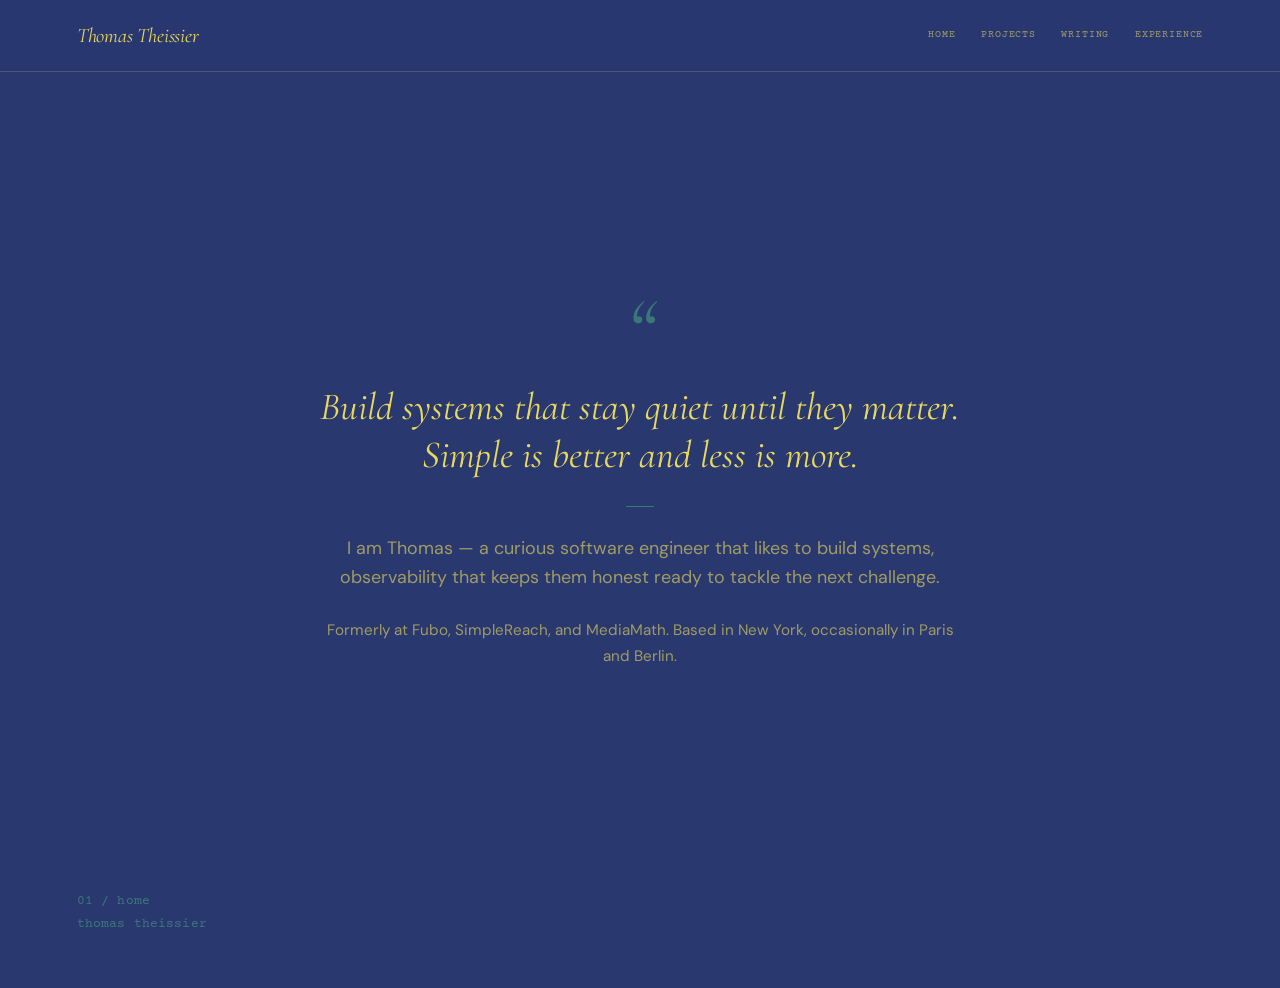
==== index.html @ 01b38d6f "is this a portfolio?" ====
<!DOCTYPE html>
<html lang="en">
  <head>
    <meta charset="utf-8" />
    <meta name="viewport" content="width=device-width, initial-scale=1" />
    <title>Thomas Theissier</title>
    <meta
      name="description"
      content="Thomas Theissier — software engineer. Ads, streaming, infrastructure, observability."
    />
    <link rel="preconnect" href="https://fonts.googleapis.com" />
    <link rel="preconnect" href="https://fonts.gstatic.com" crossorigin />
    <link
      href="https://fonts.googleapis.com/css2?family=Cormorant+Garamond:ital,wght@0,400;0,500;0,600;1,400;1,500&family=Courier+Prime:wght@400;500&family=DM+Sans:opsz,wght@9..40,400;9..40,500&display=swap"
      rel="stylesheet"
    />
    <link rel="stylesheet" href="assets/css/vellum.css" />
  </head>
  <body>
    <header class="site-header">
      <a class="site-brand" href="index.html">Thomas Theissier</a>
      <nav class="site-nav" aria-label="Primary">
        <a href="index.html" data-nav="home">Home</a>
        <a href="projects.html" data-nav="projects">Projects</a>
        <a href="writing/index.html" data-nav="writing">Writing</a>
        <a href="experience.html" data-nav="experience">Experience</a>
      </nav>
    </header>

    <main class="site-main">
      <section class="page-cover" aria-label="Introduction">
        <div class="cover-stack">
          <div class="quote-mark" aria-hidden="true">“</div>
          <p class="quote-text">
            Build systems that stay quiet until they matter.
          </br/>
            Simple is better and less is more.
            <br />
          </p>
          <hr class="rule" />
          <p class="lead">
            I am Thomas — a curious software engineer that likes to build
            systems, observability that keeps them honest ready to tackle the next challenge.
          </p>
          <p class="body muted">
            Formerly at Fubo, SimpleReach, and MediaMath. Based in New York, occasionally in Paris and Berlin.
          </p>
        </div>
      </section>

      <aside class="pin-annotation" aria-hidden="true">
        <span class="pin-note">01 / home</span>
        <span class="pin-note">thomas theissier</span>
      </aside>
    </main>

    <script src="assets/js/main.js"></script>
  </body>
</html>
---- assets/css/vellum.css ----
/* Vellum portfolio — navy field, warm yellow type, dusty teal accent */

:root {
  --c-bg: #2a3870;
  --c-bg-alt: #343f80;
  --c-bg-deep: #1f2858;
  --c-fg: #e8d85c;
  --c-fg-2: rgba(232, 216, 92, 0.62);
  --c-fg-3: rgba(232, 216, 92, 0.32);
  --c-accent: #3a7878;
  --c-emphasis: #f5e168;
  --c-border: rgba(232, 216, 92, 0.2);

  --f-display: "Cormorant Garamond", Georgia, serif;
  --f-heading: "Cormorant Garamond", Georgia, serif;
  --f-body: "DM Sans", system-ui, sans-serif;
  --f-mono: "Courier Prime", "Courier New", monospace;

  --sz-display: clamp(3.5rem, 9vw, 7.5rem);
  --sz-h1: clamp(2.5rem, 6vw, 5rem);
  --sz-h2: clamp(1.75rem, 3.5vw, 3rem);
  --sz-h3: clamp(1.25rem, 2.2vw, 1.85rem);
  --sz-quote: clamp(1.5rem, 3vw, 2.4rem);
  --sz-lead: clamp(1rem, 1.4vw, 1.25rem);
  --sz-body: clamp(0.95rem, 1.05vw, 1.1rem);
  --sz-caption: clamp(0.8rem, 0.9vw, 0.95rem);
  --sz-label: clamp(0.65rem, 0.72vw, 0.78rem);
  --sz-pin: clamp(0.75rem, 1vw, 0.95rem);

  --pad-x: clamp(1.5rem, 6vw, 5rem);
  --pad-y: clamp(1.5rem, 6vh, 4rem);
  --gap-lg: clamp(2rem, 5vh, 3.5rem);
  --gap-md: clamp(1.25rem, 3vh, 2rem);
  --gap-sm: clamp(0.75rem, 1.5vh, 1.25rem);

  --max-prose: 65ch;
  --nav-h: 4.5rem;

  /* Project gallery tile sizes (px) — JS picks randomly in this range */
  --project-size-min: 120;
  --project-size-max: 280;
}

*,
*::before,
*::after {
  box-sizing: border-box;
  margin: 0;
  padding: 0;
}

html {
  scroll-behavior: smooth;
}

body {
  min-height: 100vh;
  background: var(--c-bg);
  color: var(--c-fg);
  font-family: var(--f-body);
  font-size: var(--sz-body);
  line-height: 1.65;
  -webkit-font-smoothing: antialiased;
}

a {
  color: inherit;
  text-decoration-thickness: 1px;
  text-underline-offset: 0.2em;
}

a:hover {
  color: var(--c-emphasis);
}

img {
  display: block;
  max-width: 100%;
  height: auto;
}

/* ── Typography ─────────────────────────────────────────────────── */

.display {
  font-family: var(--f-display);
  font-size: var(--sz-display);
  font-weight: 400;
  font-style: italic;
  line-height: 0.92;
  letter-spacing: -0.01em;
}

.h1 {
  font-family: var(--f-heading);
  font-size: var(--sz-h1);
  font-weight: 400;
  font-style: italic;
  line-height: 0.95;
  letter-spacing: -0.01em;
}

.h2 {
  font-family: var(--f-heading);
  font-size: var(--sz-h2);
  font-weight: 400;
  font-style: italic;
  line-height: 1.05;
}

.h3 {
  font-family: var(--f-heading);
  font-size: var(--sz-h3);
  font-weight: 500;
  font-style: italic;
  line-height: 1.15;
}

.h1 em,
.h2 em,
.display em,
.quote-text em {
  font-style: normal;
  font-weight: 600;
  color: var(--c-emphasis);
}

.lead {
  font-family: var(--f-body);
  font-size: var(--sz-lead);
  font-weight: 400;
  line-height: 1.6;
  color: var(--c-fg-2);
}

.body {
  font-family: var(--f-body);
  font-size: var(--sz-body);
  line-height: 1.65;
}

.caption {
  font-family: var(--f-body);
  font-size: var(--sz-caption);
  color: var(--c-fg-2);
  line-height: 1.5;
}

.label {
  font-family: var(--f-mono);
  font-size: var(--sz-label);
  font-weight: 400;
  letter-spacing: 0.1em;
  color: var(--c-accent);
  text-transform: uppercase;
}

.muted {
  color: var(--c-fg-2);
}

.kicker {
  font-family: var(--f-mono);
  font-size: var(--sz-label);
  letter-spacing: 0.1em;
  color: var(--c-accent);
  text-transform: uppercase;
}

.rule {
  width: 28px;
  height: 1px;
  background: var(--c-accent);
  border: none;
}

.pin-note {
  font-family: var(--f-mono);
  font-size: var(--sz-pin);
  font-weight: 500;
  line-height: 1.5;
  color: var(--c-accent);
  letter-spacing: 0.01em;
}

.quote-mark {
  font-family: var(--f-display);
  font-size: clamp(3.5rem, 7vw, 5.5rem);
  font-weight: 400;
  font-style: italic;
  line-height: 0.6;
  color: var(--c-accent);
}

.quote-text {
  font-family: var(--f-display);
  font-size: var(--sz-quote);
  font-weight: 400;
  font-style: italic;
  line-height: 1.25;
}

/* ── Layout shell ───────────────────────────────────────────────── */

.site-header {
  position: sticky;
  top: 0;
  z-index: 50;
  display: flex;
  align-items: center;
  justify-content: space-between;
  gap: var(--gap-md);
  min-height: var(--nav-h);
  padding: 0 var(--pad-x);
  background: rgba(42, 56, 112, 0.92);
  border-bottom: 1px solid var(--c-border);
  backdrop-filter: blur(8px);
}

.site-brand {
  font-family: var(--f-heading);
  font-size: clamp(1.15rem, 1.6vw, 1.4rem);
  font-style: italic;
  font-weight: 400;
  text-decoration: none;
  letter-spacing: -0.01em;
}

.site-brand:hover {
  color: var(--c-emphasis);
}

.site-nav {
  display: flex;
  flex-wrap: wrap;
  justify-content: flex-end;
  gap: clamp(0.85rem, 2vw, 1.75rem);
}

.site-nav a {
  font-family: var(--f-mono);
  font-size: var(--sz-label);
  letter-spacing: 0.08em;
  text-transform: uppercase;
  text-decoration: none;
  color: var(--c-fg-2);
}

.site-nav a:hover,
.site-nav a.is-active {
  color: var(--c-fg);
}

.site-main {
  position: relative;
  min-height: calc(100vh - var(--nav-h));
  padding: var(--pad-y) var(--pad-x) calc(var(--pad-y) + 5.5rem);
}

.site-main.is-entering {
  animation: enter 0.7s cubic-bezier(0.16, 1, 0.3, 1) both;
}

@keyframes enter {
  from {
    opacity: 0;
    transform: translateY(10px);
  }
  to {
    opacity: 1;
    transform: translateY(0);
  }
}

.pin-annotation {
  position: absolute;
  bottom: var(--pad-y);
  left: var(--pad-x);
  display: flex;
  flex-direction: column;
  gap: 0.25rem;
  max-width: 16rem;
  z-index: 10;
}

/* ── Page patterns ──────────────────────────────────────────────── */

.page-cover {
  min-height: calc(100vh - var(--nav-h) - 2 * var(--pad-y));
  display: flex;
  flex-direction: column;
  align-items: center;
  justify-content: center;
  text-align: center;
  gap: var(--gap-md);
}

.page-cover .cover-stack {
  display: flex;
  flex-direction: column;
  align-items: center;
  gap: var(--gap-md);
  max-width: 40rem;
}

.page-section {
  max-width: 56rem;
  margin: 0 auto;
}

.page-section--narrow {
  max-width: 40rem;
}

.page-section--gallery {
  max-width: min(72rem, 100%);
}

.visually-hidden {
  position: absolute;
  width: 1px;
  height: 1px;
  padding: 0;
  margin: -1px;
  overflow: hidden;
  clip: rect(0, 0, 0, 0);
  white-space: nowrap;
  border: 0;
}

.page-header {
  display: flex;
  flex-direction: column;
  align-items: flex-start;
  gap: var(--gap-sm);
  margin-bottom: var(--gap-lg);
}

.page-header--center {
  align-items: center;
  text-align: center;
}

/* ── Projects gallery ───────────────────────────────────────────── */

.project-gallery {
  display: flex;
  flex-wrap: wrap;
  justify-content: center;
  align-items: flex-end;
  gap: clamp(0.65rem, 1.4vw, 1.1rem);
  width: 100%;
}

.project-item {
  width: var(--project-size, 200px);
  flex: 0 0 auto;
  margin: 0;
}

.project-link {
  position: relative;
  display: block;
  width: 100%;
  overflow: hidden;
  text-decoration: none;
  border: 1px solid var(--c-border);
  color: inherit;
  background: var(--c-bg-deep);
  transition: border-color 0.35s ease, transform 0.35s cubic-bezier(0.16, 1, 0.3, 1);
}

.project-link:hover,
.project-link:focus-visible {
  border-color: var(--c-fg-2);
  color: inherit;
  transform: translateY(-3px);
  outline: none;
}

.project-link img {
  width: 100%;
  aspect-ratio: 5 / 4;
  object-fit: cover;
  object-position: center top;
  background: var(--c-bg-deep);
  transform: scale(1.01);
  transition: transform 0.55s cubic-bezier(0.16, 1, 0.3, 1), filter 0.45s ease;
}

.project-link:hover img,
.project-link:focus-visible img {
  transform: scale(1.08);
  filter: saturate(1.05) brightness(0.78);
}

.project-overlay {
  position: absolute;
  inset: 0;
  display: flex;
  flex-direction: column;
  align-items: center;
  justify-content: center;
  gap: 0.55rem;
  padding: 0.85rem;
  text-align: center;
  background: linear-gradient(
    160deg,
    rgba(31, 40, 88, 0.18) 0%,
    rgba(31, 40, 88, 0.78) 55%,
    rgba(42, 56, 112, 0.88) 100%
  );
  opacity: 0;
  transform: translateY(10%);
  transition: opacity 0.35s ease, transform 0.45s cubic-bezier(0.16, 1, 0.3, 1);
  pointer-events: none;
}

.project-link:hover .project-overlay,
.project-link:focus-visible .project-overlay {
  opacity: 1;
  transform: translateY(0);
}

.project-overlay-title {
  font-family: var(--f-heading);
  font-style: italic;
  font-size: clamp(0.95rem, 2.4vw, 1.35rem);
  font-weight: 500;
  line-height: 1.15;
  color: var(--c-fg);
  transform: translateY(8px);
  transition: transform 0.45s cubic-bezier(0.16, 1, 0.3, 1) 0.04s;
}

.project-overlay-cta {
  font-family: var(--f-mono);
  font-size: var(--sz-label);
  letter-spacing: 0.12em;
  text-transform: uppercase;
  color: var(--c-accent);
  transform: translateY(10px);
  opacity: 0.9;
  transition: transform 0.45s cubic-bezier(0.16, 1, 0.3, 1) 0.08s,
    color 0.25s ease;
}

.project-link:hover .project-overlay-title,
.project-link:focus-visible .project-overlay-title,
.project-link:hover .project-overlay-cta,
.project-link:focus-visible .project-overlay-cta {
  transform: translateY(0);
}

.project-link:hover .project-overlay-cta,
.project-link:focus-visible .project-overlay-cta {
  color: var(--c-emphasis);
}

.project-placeholder {
  width: 100%;
  aspect-ratio: 5 / 4;
  display: flex;
  align-items: center;
  justify-content: center;
  background: rgba(31, 40, 88, 0.55);
  border: 1px dashed var(--c-border);
  font-family: var(--f-mono);
  font-size: var(--sz-label);
  letter-spacing: 0.08em;
  color: var(--c-fg-3);
  text-transform: uppercase;
}

.project-caption {
  font-family: var(--f-heading);
  font-style: italic;
  font-size: var(--sz-h3);
  color: var(--c-fg-2);
}

/* ── Writing list ───────────────────────────────────────────────── */

.writing-list {
  list-style: none;
  display: flex;
  flex-direction: column;
  gap: var(--gap-md);
  width: 100%;
}

.writing-list li {
  display: flex;
  flex-direction: column;
  gap: 0.35rem;
  padding-bottom: var(--gap-md);
  border-bottom: 1px solid var(--c-border);
}

.writing-list a {
  font-family: var(--f-heading);
  font-size: var(--sz-h3);
  font-style: italic;
  font-weight: 400;
  text-decoration: none;
  line-height: 1.2;
}

.writing-list a:hover {
  color: var(--c-emphasis);
}

.writing-meta {
  font-family: var(--f-mono);
  font-size: var(--sz-label);
  letter-spacing: 0.06em;
  color: var(--c-accent);
}

/* ── Article ────────────────────────────────────────────────────── */

.article {
  max-width: var(--max-prose);
  margin: 0 auto;
}

.article-header {
  display: flex;
  flex-direction: column;
  gap: var(--gap-sm);
  margin-bottom: var(--gap-lg);
  padding-bottom: var(--gap-md);
  border-bottom: 1px solid var(--c-border);
}

.article-body p + p {
  margin-top: 1.25em;
}

.article-body h2 {
  font-family: var(--f-heading);
  font-size: var(--sz-h3);
  font-style: italic;
  font-weight: 500;
  margin: 2em 0 0.75em;
}

.article-back {
  display: inline-block;
  margin-bottom: var(--gap-md);
  font-family: var(--f-mono);
  font-size: var(--sz-label);
  letter-spacing: 0.08em;
  text-transform: uppercase;
  text-decoration: none;
  color: var(--c-accent);
}

.article-back:hover {
  color: var(--c-emphasis);
}

/* ── Experience ─────────────────────────────────────────────────── */

.timeline {
  list-style: none;
  display: flex;
  flex-direction: column;
  gap: var(--gap-lg);
  margin-bottom: var(--gap-lg);
}

.timeline-item {
  display: grid;
  grid-template-columns: minmax(7rem, 9rem) 1fr;
  gap: var(--gap-md);
  padding-bottom: var(--gap-md);
  border-bottom: 1px solid var(--c-border);
}

.timeline-dates {
  font-family: var(--f-mono);
  font-size: var(--sz-label);
  letter-spacing: 0.06em;
  color: var(--c-accent);
  padding-top: 0.35em;
}

.timeline-role {
  display: flex;
  flex-direction: column;
  gap: 0.4rem;
}

.timeline-title {
  font-family: var(--f-heading);
  font-size: var(--sz-h3);
  font-style: italic;
  font-weight: 500;
  line-height: 1.2;
}

.timeline-org {
  font-family: var(--f-mono);
  font-size: var(--sz-caption);
  letter-spacing: 0.04em;
  color: var(--c-fg-2);
}

.timeline-blurb {
  color: var(--c-fg-2);
  max-width: 40rem;
}

.actions {
  display: flex;
  flex-wrap: wrap;
  gap: 0.75rem 1rem;
  margin-top: var(--gap-md);
}

.btn {
  display: inline-flex;
  align-items: center;
  justify-content: center;
  padding: 0.7rem 1.1rem;
  font-family: var(--f-mono);
  font-size: var(--sz-label);
  letter-spacing: 0.08em;
  text-transform: uppercase;
  text-decoration: none;
  color: var(--c-fg);
  border: 1px solid var(--c-border);
  background: transparent;
  transition: border-color 0.2s ease, color 0.2s ease, background 0.2s ease;
}

.btn:hover {
  border-color: var(--c-fg-2);
  color: var(--c-emphasis);
  background: rgba(31, 40, 88, 0.45);
}

.btn--solid {
  background: rgba(58, 120, 120, 0.25);
  border-color: var(--c-accent);
}

/* ── Resume print view ──────────────────────────────────────────── */

.resume-page .site-header {
  print-color-adjust: exact;
}

.resume-sheet {
  max-width: 48rem;
  margin: 0 auto;
}

.resume-sheet h1 {
  margin-bottom: 0.35rem;
}

.resume-sheet .lead {
  margin-bottom: var(--gap-md);
}

.resume-block {
  margin-top: var(--gap-md);
  padding-top: var(--gap-md);
  border-top: 1px solid var(--c-border);
}

.resume-block h2 {
  margin-bottom: var(--gap-sm);
}

.resume-block ul {
  list-style: none;
  display: flex;
  flex-direction: column;
  gap: 0.85rem;
}

.resume-block li strong {
  font-family: var(--f-heading);
  font-style: italic;
  font-weight: 500;
  display: block;
  margin-bottom: 0.15rem;
}

@media print {
  .site-header,
  .actions,
  .pin-annotation,
  .no-print {
    display: none !important;
  }

  body {
    background: white;
    color: #1a1a1a;
  }

  .resume-sheet,
  .resume-sheet .muted,
  .resume-sheet .lead,
  .resume-sheet .timeline-org,
  .resume-sheet .label {
    color: #1a1a1a;
  }

  .site-main {
    padding: 0;
    min-height: auto;
  }
}

/* ── Responsive ─────────────────────────────────────────────────── */

@media (max-width: 720px) {
  .site-header {
    flex-direction: column;
    align-items: flex-start;
    padding-top: 1rem;
    padding-bottom: 1rem;
    gap: 0.75rem;
  }

  .site-nav {
    justify-content: flex-start;
    gap: 0.85rem 1.1rem;
  }

  .timeline-item {
    grid-template-columns: 1fr;
    gap: 0.5rem;
  }

  .pin-annotation {
    position: static;
    margin-top: var(--gap-lg);
    max-width: none;
  }

  .page-cover {
    min-height: auto;
    padding-top: var(--gap-lg);
    padding-bottom: var(--gap-lg);
  }
}

@media (max-width: 520px) {
  .project-item {
    width: min(100%, calc(50% - 0.4rem)) !important;
  }
}

@media (prefers-reduced-motion: reduce) {
  .site-main.is-entering {
    animation: none;
  }

  .project-link,
  .project-link img,
  .project-overlay,
  .project-overlay-title,
  .project-overlay-cta {
    transition: none;
  }

  .project-link:hover,
  .project-link:focus-visible {
    transform: none;
  }

  .project-link:hover img,
  .project-link:focus-visible img {
    transform: none;
  }

  .project-overlay {
    opacity: 1;
    transform: none;
    background: linear-gradient(
      to top,
      rgba(31, 40, 88, 0.88) 0%,
      rgba(31, 40, 88, 0.2) 55%,
      transparent 100%
    );
    justify-content: flex-end;
    padding-bottom: 0.75rem;
  }

  .project-overlay-title,
  .project-overlay-cta {
    transform: none;
  }
}
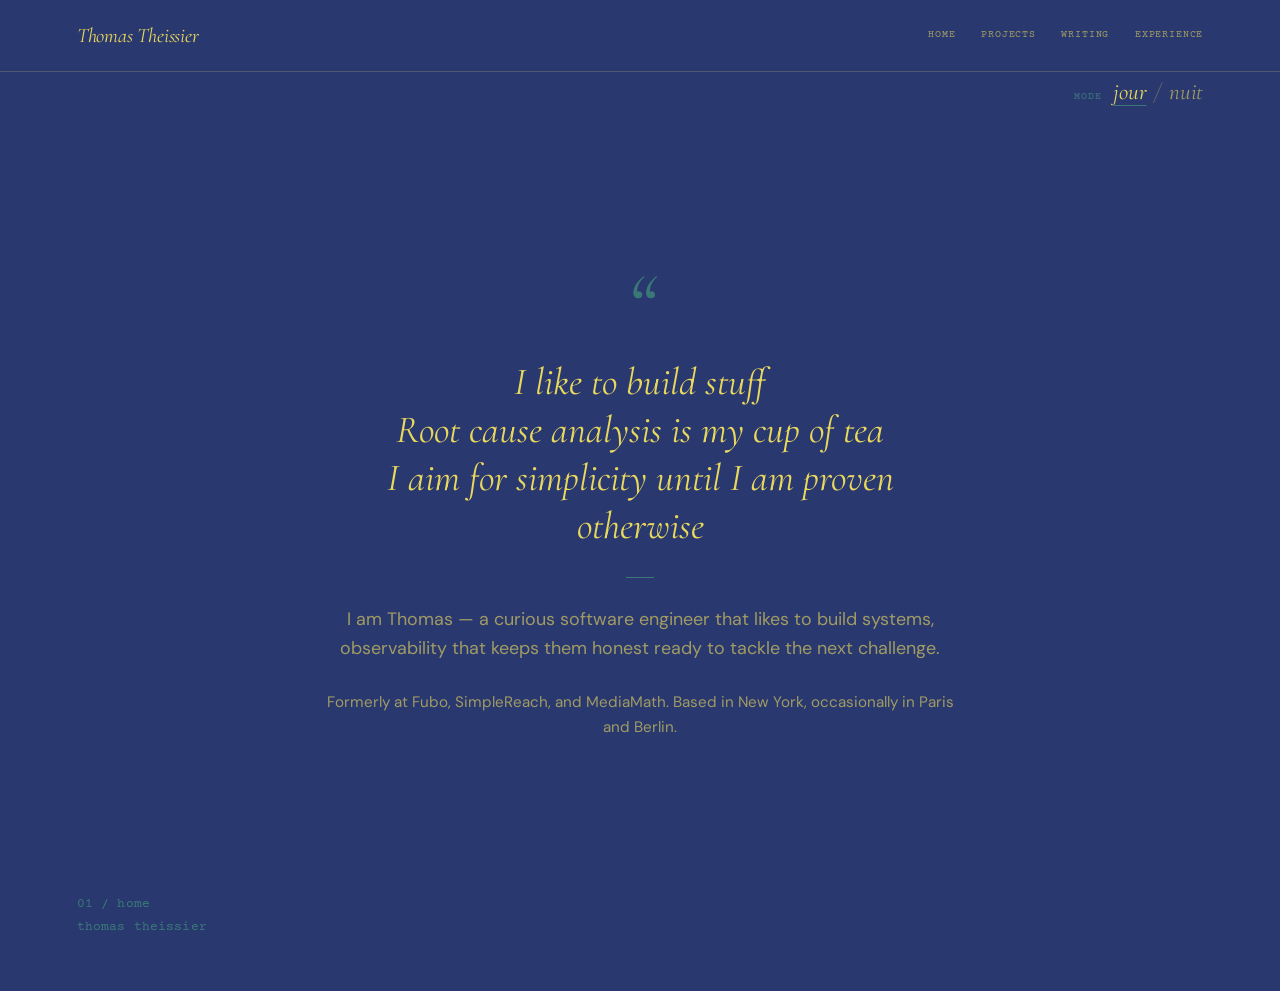
==== commit 148bde8e: "dark / light modes + quote changes" ====
--- a/index.html
+++ b/index.html
@@ -3,6 +3,7 @@
   <head>
     <meta charset="utf-8" />
     <meta name="viewport" content="width=device-width, initial-scale=1" />
+    <meta http-equiv="cache-control" content="no-cache" />
     <title>Thomas Theissier</title>
     <meta
       name="description"
@@ -14,27 +15,48 @@
       href="https://fonts.googleapis.com/css2?family=Cormorant+Garamond:ital,wght@0,400;0,500;0,600;1,400;1,500&family=Courier+Prime:wght@400;500&family=DM+Sans:opsz,wght@9..40,400;9..40,500&display=swap"
       rel="stylesheet"
     />
-    <link rel="stylesheet" href="assets/css/vellum.css" />
+    <link rel="stylesheet" href="assets/css/vellum.css?v=9" />
+    <script src="assets/js/theme.js?v=1"></script>
   </head>
   <body>
-    <header class="site-header">
-      <a class="site-brand" href="index.html">Thomas Theissier</a>
-      <nav class="site-nav" aria-label="Primary">
-        <a href="index.html" data-nav="home">Home</a>
-        <a href="projects.html" data-nav="projects">Projects</a>
-        <a href="writing/index.html" data-nav="writing">Writing</a>
-        <a href="experience.html" data-nav="experience">Experience</a>
-      </nav>
-    </header>
+    <div class="site-chrome">
+      <header class="site-header">
+        <a class="site-brand" href="index.html">Thomas Theissier</a>
+        <nav class="site-nav" aria-label="Primary">
+          <a href="index.html" data-nav="home">Home</a>
+          <a href="projects.html" data-nav="projects">Projects</a>
+          <a href="writing/index.html" data-nav="writing">Writing</a>
+          <a href="experience.html" data-nav="experience">Experience</a>
+        </nav>
+      </header>
+      <div class="theme-bar">
+        <button
+          type="button"
+          class="theme-toggle"
+          data-theme-toggle
+          aria-pressed="false"
+          aria-label="Switch to night theme"
+        >
+          <span class="theme-toggle-kicker">mode</span>
+          <span class="theme-toggle-track">
+            <span class="theme-toggle-opt" data-opt="day">jour</span>
+            <span class="theme-toggle-sep" aria-hidden="true">/</span>
+            <span class="theme-toggle-opt" data-opt="night">nuit</span>
+          </span>
+        </button>
+      </div>
+    </div>
 
     <main class="site-main">
       <section class="page-cover" aria-label="Introduction">
         <div class="cover-stack">
           <div class="quote-mark" aria-hidden="true">“</div>
           <p class="quote-text">
-            Build systems that stay quiet until they matter.
-          </br/>
-            Simple is better and less is more.
+            I like to build stuff
+            <br />
+            Root cause analysis is my cup of tea
+            <br />
+            I aim for simplicity until I am proven otherwise
             <br />
           </p>
           <hr class="rule" />
@@ -54,6 +76,6 @@
       </aside>
     </main>
 
-    <script src="assets/js/main.js"></script>
+    <script src="assets/js/main.js?v=4"></script>
   </body>
 </html>
--- a/assets/css/vellum.css
+++ b/assets/css/vellum.css
@@ -1,16 +1,6 @@
-/* Vellum portfolio — navy field, warm yellow type, dusty teal accent */
+/* Vellum portfolio — day: navy + warm yellow; night (venom): black + #21FC0D */
 
 :root {
-  --c-bg: #2a3870;
-  --c-bg-alt: #343f80;
-  --c-bg-deep: #1f2858;
-  --c-fg: #e8d85c;
-  --c-fg-2: rgba(232, 216, 92, 0.62);
-  --c-fg-3: rgba(232, 216, 92, 0.32);
-  --c-accent: #3a7878;
-  --c-emphasis: #f5e168;
-  --c-border: rgba(232, 216, 92, 0.2);
-
   --f-display: "Cormorant Garamond", Georgia, serif;
   --f-heading: "Cormorant Garamond", Georgia, serif;
   --f-body: "DM Sans", system-ui, sans-serif;
@@ -35,10 +25,129 @@
 
   --max-prose: 65ch;
   --nav-h: 4.5rem;
+  --theme-bar-h: 2.5rem;
+
+  /* The page field. Shared by body and the sticky chrome so the two paint
+     identically and no panel is visible behind the nav. */
+  --c-field:
+    radial-gradient(ellipse 120% 70% at 18% -8%, var(--c-glow-a), transparent 55%),
+    radial-gradient(ellipse 90% 60% at 100% 108%, var(--c-glow-b), transparent 50%),
+    var(--c-bg);
 
   /* Project gallery tile sizes (px) — JS picks randomly in this range */
   --project-size-min: 120;
   --project-size-max: 280;
+
+  /* Day defaults (overridden by html[data-theme]) */
+  --c-bg: #2a3870;
+  --c-bg-alt: #343f80;
+  --c-bg-deep: #1f2858;
+  --c-fg: #e8d85c;
+  --c-fg-2: rgba(232, 216, 92, 0.62);
+  --c-fg-3: rgba(232, 216, 92, 0.32);
+  --c-accent: #3a7878;
+  --c-emphasis: #f5e168;
+  --c-border: rgba(232, 216, 92, 0.2);
+  --c-overlay-0: rgba(31, 40, 88, 0.18);
+  --c-overlay-1: rgba(31, 40, 88, 0.78);
+  --c-overlay-2: rgba(42, 56, 112, 0.88);
+  --c-overlay-reduced-0: rgba(31, 40, 88, 0.88);
+  --c-overlay-reduced-1: rgba(31, 40, 88, 0.2);
+  --c-surface: rgba(31, 40, 88, 0.55);
+  --c-btn-hover: rgba(31, 40, 88, 0.45);
+  --c-btn-solid: rgba(58, 120, 120, 0.25);
+  --c-glow-a: transparent;
+  --c-glow-b: transparent;
+  --c-rule: var(--c-accent);
+  --c-accent-alt: var(--c-accent);
+  --c-text-gradient: none;
+
+  color-scheme: dark;
+}
+
+/* Day / vellum — specificity beats :root so toggle can win */
+html[data-theme="vellum"] {
+  --c-bg: #2a3870;
+  --c-bg-alt: #343f80;
+  --c-bg-deep: #1f2858;
+  --c-fg: #e8d85c;
+  --c-fg-2: rgba(232, 216, 92, 0.62);
+  --c-fg-3: rgba(232, 216, 92, 0.32);
+  --c-accent: #3a7878;
+  --c-emphasis: #f5e168;
+  --c-border: rgba(232, 216, 92, 0.2);
+  --c-overlay-0: rgba(31, 40, 88, 0.18);
+  --c-overlay-1: rgba(31, 40, 88, 0.78);
+  --c-overlay-2: rgba(42, 56, 112, 0.88);
+  --c-overlay-reduced-0: rgba(31, 40, 88, 0.88);
+  --c-overlay-reduced-1: rgba(31, 40, 88, 0.2);
+  --c-surface: rgba(31, 40, 88, 0.55);
+  --c-btn-hover: rgba(31, 40, 88, 0.45);
+  --c-btn-solid: rgba(58, 120, 120, 0.25);
+  --c-glow-a: transparent;
+  --c-glow-b: transparent;
+  --c-rule: var(--c-accent);
+  --c-accent-alt: var(--c-accent);
+  --c-text-gradient: none;
+}
+
+/* Night / venom — a green-tinted dark field, the way day is a tinted navy
+   rather than white. Every navy tint has a green counterpart here. */
+html[data-theme="venom"] {
+  --c-bg: #0c160d;
+  --c-bg-alt: #142014;
+  --c-bg-deep: #071008;
+  --c-fg: #21fc0d;
+  --c-fg-2: rgba(33, 252, 13, 0.68);
+  --c-fg-3: rgba(33, 252, 13, 0.34);
+  --c-accent: #16c40a;
+  --c-accent-alt: #58e04a;
+  --c-emphasis: #b6ffa8;
+  --c-border: rgba(33, 252, 13, 0.24);
+  --c-overlay-0: rgba(10, 24, 12, 0.2);
+  --c-overlay-1: rgba(6, 15, 7, 0.82);
+  --c-overlay-2: rgba(4, 10, 5, 0.94);
+  --c-overlay-reduced-0: rgba(6, 15, 7, 0.9);
+  --c-overlay-reduced-1: rgba(10, 24, 12, 0.3);
+  --c-surface: rgba(33, 252, 13, 0.07);
+  --c-btn-hover: rgba(33, 252, 13, 0.1);
+  --c-btn-solid: rgba(33, 252, 13, 0.14);
+  --c-glow-a: rgba(33, 252, 13, 0.09);
+  --c-glow-b: rgba(33, 252, 13, 0.05);
+  --c-rule: linear-gradient(90deg, #b6ffa8 0%, #21fc0d 55%, #0f8a06 100%);
+
+  /* A ramp per family of type, so the greens shift across a page instead of
+     every heading sharing one gradient. */
+  --c-text-gradient: linear-gradient(
+    165deg,
+    #b6ffa8 0%,
+    #21fc0d 46%,
+    #12a008 100%
+  );
+  --c-text-gradient-soft: linear-gradient(
+    100deg,
+    #d8ffd0 0%,
+    #6bff58 42%,
+    #21fc0d 100%
+  );
+  --c-text-gradient-mid: linear-gradient(
+    150deg,
+    #7dff6e 0%,
+    #21fc0d 58%,
+    #17b80b 100%
+  );
+  --c-text-gradient-deep: linear-gradient(
+    195deg,
+    #c6ffbb 0%,
+    #35fd23 48%,
+    #16b60b 100%
+  );
+  --c-text-gradient-wide: linear-gradient(
+    90deg,
+    #21fc0d 0%,
+    #b6ffa8 50%,
+    #21fc0d 100%
+  );
 }
 
 *,
@@ -55,12 +164,80 @@
 
 body {
   min-height: 100vh;
-  background: var(--c-bg);
+  background: var(--c-field);
+  background-attachment: fixed;
   color: var(--c-fg);
   font-family: var(--f-body);
   font-size: var(--sz-body);
   line-height: 1.65;
   -webkit-font-smoothing: antialiased;
+}
+
+/* Night: gradient type. This rule carries the clipping mechanics; the ramp
+   itself is assigned per family below. */
+html[data-theme="venom"] .site-brand,
+html[data-theme="venom"] .display,
+html[data-theme="venom"] .h1,
+html[data-theme="venom"] .h2,
+html[data-theme="venom"] .h3,
+html[data-theme="venom"] .quote-text,
+html[data-theme="venom"] .timeline-title,
+html[data-theme="venom"] .writing-list a,
+html[data-theme="venom"] .project-overlay-title,
+html[data-theme="venom"] .project-caption,
+html[data-theme="venom"] .article-body h2,
+html[data-theme="venom"] .resume-block li strong {
+  background-image: var(--c-text-gradient);
+  -webkit-background-clip: text;
+  background-clip: text;
+  color: transparent;
+  /* The gradient is painted only inside the box, so at these tight line
+     heights italic descenders (the j in "Projects") get cut. Grow the box,
+     then take the space back so layout is unchanged. */
+  padding: 0.06em 0.09em 0.22em;
+  margin: -0.06em -0.09em -0.22em;
+}
+
+/* Page titles keep the base ramp: pale at the top, deep at the tail. */
+html[data-theme="venom"] .display,
+html[data-theme="venom"] .h1 {
+  background-image: var(--c-text-gradient);
+}
+
+/* Pull quotes read lightest, sweeping left to right. */
+html[data-theme="venom"] .quote-text {
+  background-image: var(--c-text-gradient-soft);
+}
+
+/* Section headings sit in the middle of the range. */
+html[data-theme="venom"] .h2,
+html[data-theme="venom"] .h3,
+html[data-theme="venom"] .article-body h2,
+html[data-theme="venom"] .project-caption {
+  background-image: var(--c-text-gradient-mid);
+}
+
+/* List entries go deeper so they recede behind the headings above them. */
+html[data-theme="venom"] .timeline-title,
+html[data-theme="venom"] .writing-list a,
+html[data-theme="venom"] .resume-block li strong {
+  background-image: var(--c-text-gradient-deep);
+}
+
+/* Small type reads better lit from the middle than top to bottom. */
+html[data-theme="venom"] .site-brand,
+html[data-theme="venom"] .project-overlay-title {
+  background-image: var(--c-text-gradient-wide);
+}
+
+html[data-theme="venom"] .h1 em,
+html[data-theme="venom"] .h2 em,
+html[data-theme="venom"] .display em,
+html[data-theme="venom"] .quote-text em {
+  background: none;
+  -webkit-background-clip: unset;
+  background-clip: unset;
+  color: var(--c-emphasis);
 }
 
 a {
@@ -169,7 +346,7 @@
 .rule {
   width: 28px;
   height: 1px;
-  background: var(--c-accent);
+  background: var(--c-rule);
   border: none;
 }
 
@@ -178,7 +355,7 @@
   font-size: var(--sz-pin);
   font-weight: 500;
   line-height: 1.5;
-  color: var(--c-accent);
+  color: var(--c-accent-alt);
   letter-spacing: 0.01em;
 }
 
@@ -201,19 +378,111 @@
 
 /* ── Layout shell ───────────────────────────────────────────────── */
 
-.site-header {
+.site-chrome {
   position: sticky;
   top: 0;
   z-index: 50;
+  /* Same field as the body, anchored the same way, so the bar reads as bare
+     background while still hiding whatever scrolls under it. */
+  background: var(--c-field);
+  background-attachment: fixed;
+}
+
+.site-header {
   display: flex;
   align-items: center;
   justify-content: space-between;
   gap: var(--gap-md);
   min-height: var(--nav-h);
   padding: 0 var(--pad-x);
-  background: rgba(42, 56, 112, 0.92);
+  background: transparent;
   border-bottom: 1px solid var(--c-border);
-  backdrop-filter: blur(8px);
+}
+
+.theme-bar {
+  display: flex;
+  align-items: center;
+  justify-content: flex-end;
+  min-height: var(--theme-bar-h);
+  padding: 0.55rem var(--pad-x) 0.7rem;
+  background: transparent;
+}
+
+/* Type-only control — pin-note voice, no container (vellum) */
+.theme-toggle {
+  appearance: none;
+  border: none;
+  background: transparent;
+  display: inline-flex;
+  align-items: baseline;
+  gap: 0.7rem;
+  padding: 0;
+  cursor: pointer;
+  color: inherit;
+}
+
+.theme-toggle:focus-visible {
+  outline: none;
+}
+
+.theme-toggle-kicker {
+  font-family: var(--f-mono);
+  font-size: var(--sz-label);
+  font-weight: 400;
+  letter-spacing: 0.1em;
+  text-transform: uppercase;
+  color: var(--c-accent);
+}
+
+.theme-toggle-track {
+  display: inline-flex;
+  align-items: baseline;
+  gap: 0.5rem;
+  font-family: var(--f-heading);
+  font-style: italic;
+  font-weight: 400;
+  font-size: clamp(1.2rem, 1.8vw, 1.5rem);
+  line-height: 1;
+  letter-spacing: -0.01em;
+}
+
+.theme-toggle-opt {
+  color: var(--c-fg-2);
+  transition: color 0.25s ease, text-decoration-color 0.25s ease;
+}
+
+.theme-toggle-sep {
+  color: var(--c-fg-3);
+}
+
+/* Active state comes from the theme attribute. Day also covers a missing
+   attribute, so the control stays legible even if the script never runs. */
+html:not([data-theme="venom"]) .theme-toggle-opt[data-opt="day"],
+html[data-theme="venom"] .theme-toggle-opt[data-opt="night"] {
+  color: var(--c-fg);
+  text-decoration: underline;
+  text-decoration-thickness: 1px;
+  text-underline-offset: 0.24em;
+  text-decoration-color: var(--c-accent);
+}
+
+.theme-toggle:hover .theme-toggle-opt,
+.theme-toggle:focus-visible .theme-toggle-opt {
+  color: var(--c-fg-2);
+}
+
+html:not([data-theme="venom"])
+  .theme-toggle:hover
+  .theme-toggle-opt[data-opt="day"],
+html[data-theme="venom"] .theme-toggle:hover .theme-toggle-opt[data-opt="night"],
+html:not([data-theme="venom"])
+  .theme-toggle:focus-visible
+  .theme-toggle-opt[data-opt="day"],
+html[data-theme="venom"]
+  .theme-toggle:focus-visible
+  .theme-toggle-opt[data-opt="night"] {
+  color: var(--c-emphasis);
+  text-decoration-color: var(--c-fg-2);
 }
 
 .site-brand {
@@ -226,6 +495,13 @@
 }
 
 .site-brand:hover {
+  color: var(--c-emphasis);
+}
+
+html[data-theme="venom"] .site-brand:hover {
+  background: none;
+  -webkit-background-clip: unset;
+  background-clip: unset;
   color: var(--c-emphasis);
 }
 
@@ -252,7 +528,7 @@
 
 .site-main {
   position: relative;
-  min-height: calc(100vh - var(--nav-h));
+  min-height: calc(100vh - var(--nav-h) - var(--theme-bar-h));
   padding: var(--pad-y) var(--pad-x) calc(var(--pad-y) + 5.5rem);
 }
 
@@ -285,7 +561,7 @@
 /* ── Page patterns ──────────────────────────────────────────────── */
 
 .page-cover {
-  min-height: calc(100vh - var(--nav-h) - 2 * var(--pad-y));
+  min-height: calc(100vh - var(--nav-h) - var(--theme-bar-h) - 2 * var(--pad-y));
   display: flex;
   flex-direction: column;
   align-items: center;
@@ -405,9 +681,9 @@
   text-align: center;
   background: linear-gradient(
     160deg,
-    rgba(31, 40, 88, 0.18) 0%,
-    rgba(31, 40, 88, 0.78) 55%,
-    rgba(42, 56, 112, 0.88) 100%
+    var(--c-overlay-0) 0%,
+    var(--c-overlay-1) 55%,
+    var(--c-overlay-2) 100%
   );
   opacity: 0;
   transform: translateY(10%);
@@ -462,7 +738,7 @@
   display: flex;
   align-items: center;
   justify-content: center;
-  background: rgba(31, 40, 88, 0.55);
+  background: var(--c-surface);
   border: 1px dashed var(--c-border);
   font-family: var(--f-mono);
   font-size: var(--sz-label);
@@ -509,11 +785,18 @@
   color: var(--c-emphasis);
 }
 
+html[data-theme="venom"] .writing-list a:hover {
+  background: none;
+  -webkit-background-clip: unset;
+  background-clip: unset;
+  color: var(--c-emphasis);
+}
+
 .writing-meta {
   font-family: var(--f-mono);
   font-size: var(--sz-label);
   letter-spacing: 0.06em;
-  color: var(--c-accent);
+  color: var(--c-accent-alt);
 }
 
 /* ── Article ────────────────────────────────────────────────────── */
@@ -581,7 +864,7 @@
   font-family: var(--f-mono);
   font-size: var(--sz-label);
   letter-spacing: 0.06em;
-  color: var(--c-accent);
+  color: var(--c-accent-alt);
   padding-top: 0.35em;
 }
 
@@ -637,17 +920,17 @@
 .btn:hover {
   border-color: var(--c-fg-2);
   color: var(--c-emphasis);
-  background: rgba(31, 40, 88, 0.45);
+  background: var(--c-btn-hover);
 }
 
 .btn--solid {
-  background: rgba(58, 120, 120, 0.25);
+  background: var(--c-btn-solid);
   border-color: var(--c-accent);
 }
 
 /* ── Resume print view ──────────────────────────────────────────── */
 
-.resume-page .site-header {
+.resume-page .site-chrome {
   print-color-adjust: exact;
 }
 
@@ -690,7 +973,7 @@
 }
 
 @media print {
-  .site-header,
+  .site-chrome,
   .actions,
   .pin-annotation,
   .no-print {
@@ -732,6 +1015,10 @@
     gap: 0.85rem 1.1rem;
   }
 
+  .theme-bar {
+    justify-content: flex-start;
+  }
+
   .timeline-item {
     grid-template-columns: 1fr;
     gap: 0.5rem;
@@ -784,8 +1071,8 @@
     transform: none;
     background: linear-gradient(
       to top,
-      rgba(31, 40, 88, 0.88) 0%,
-      rgba(31, 40, 88, 0.2) 55%,
+      var(--c-overlay-reduced-0) 0%,
+      var(--c-overlay-reduced-1) 55%,
       transparent 100%
     );
     justify-content: flex-end;
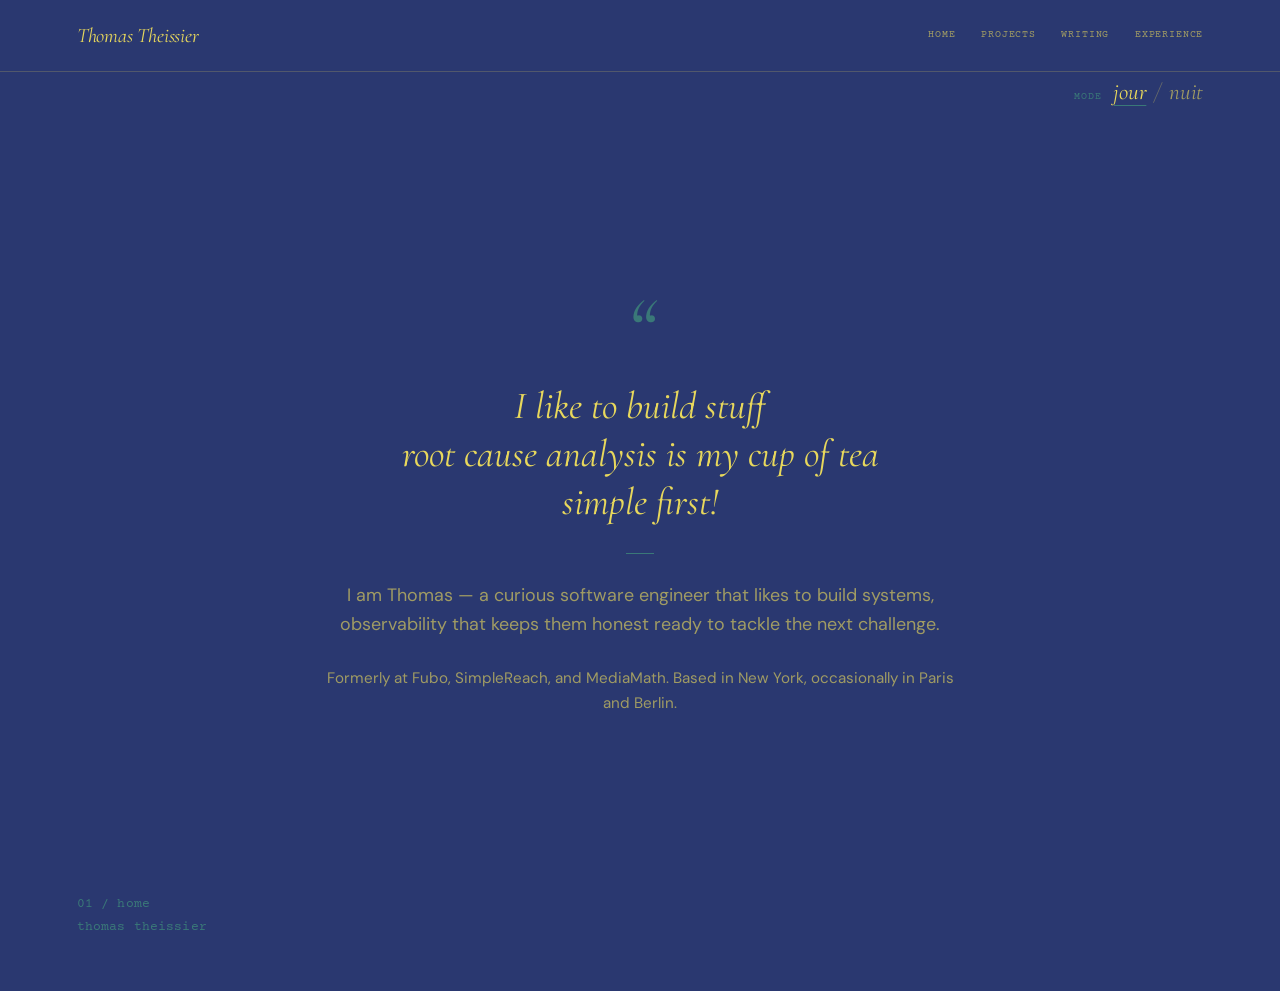
==== commit e2a4ee37: "minor change" ====
--- a/index.html
+++ b/index.html
@@ -54,9 +54,9 @@
           <p class="quote-text">
             I like to build stuff
             <br />
-            Root cause analysis is my cup of tea
+            root cause analysis is my cup of tea
             <br />
-            I aim for simplicity until I am proven otherwise
+            simple first!
             <br />
           </p>
           <hr class="rule" />
